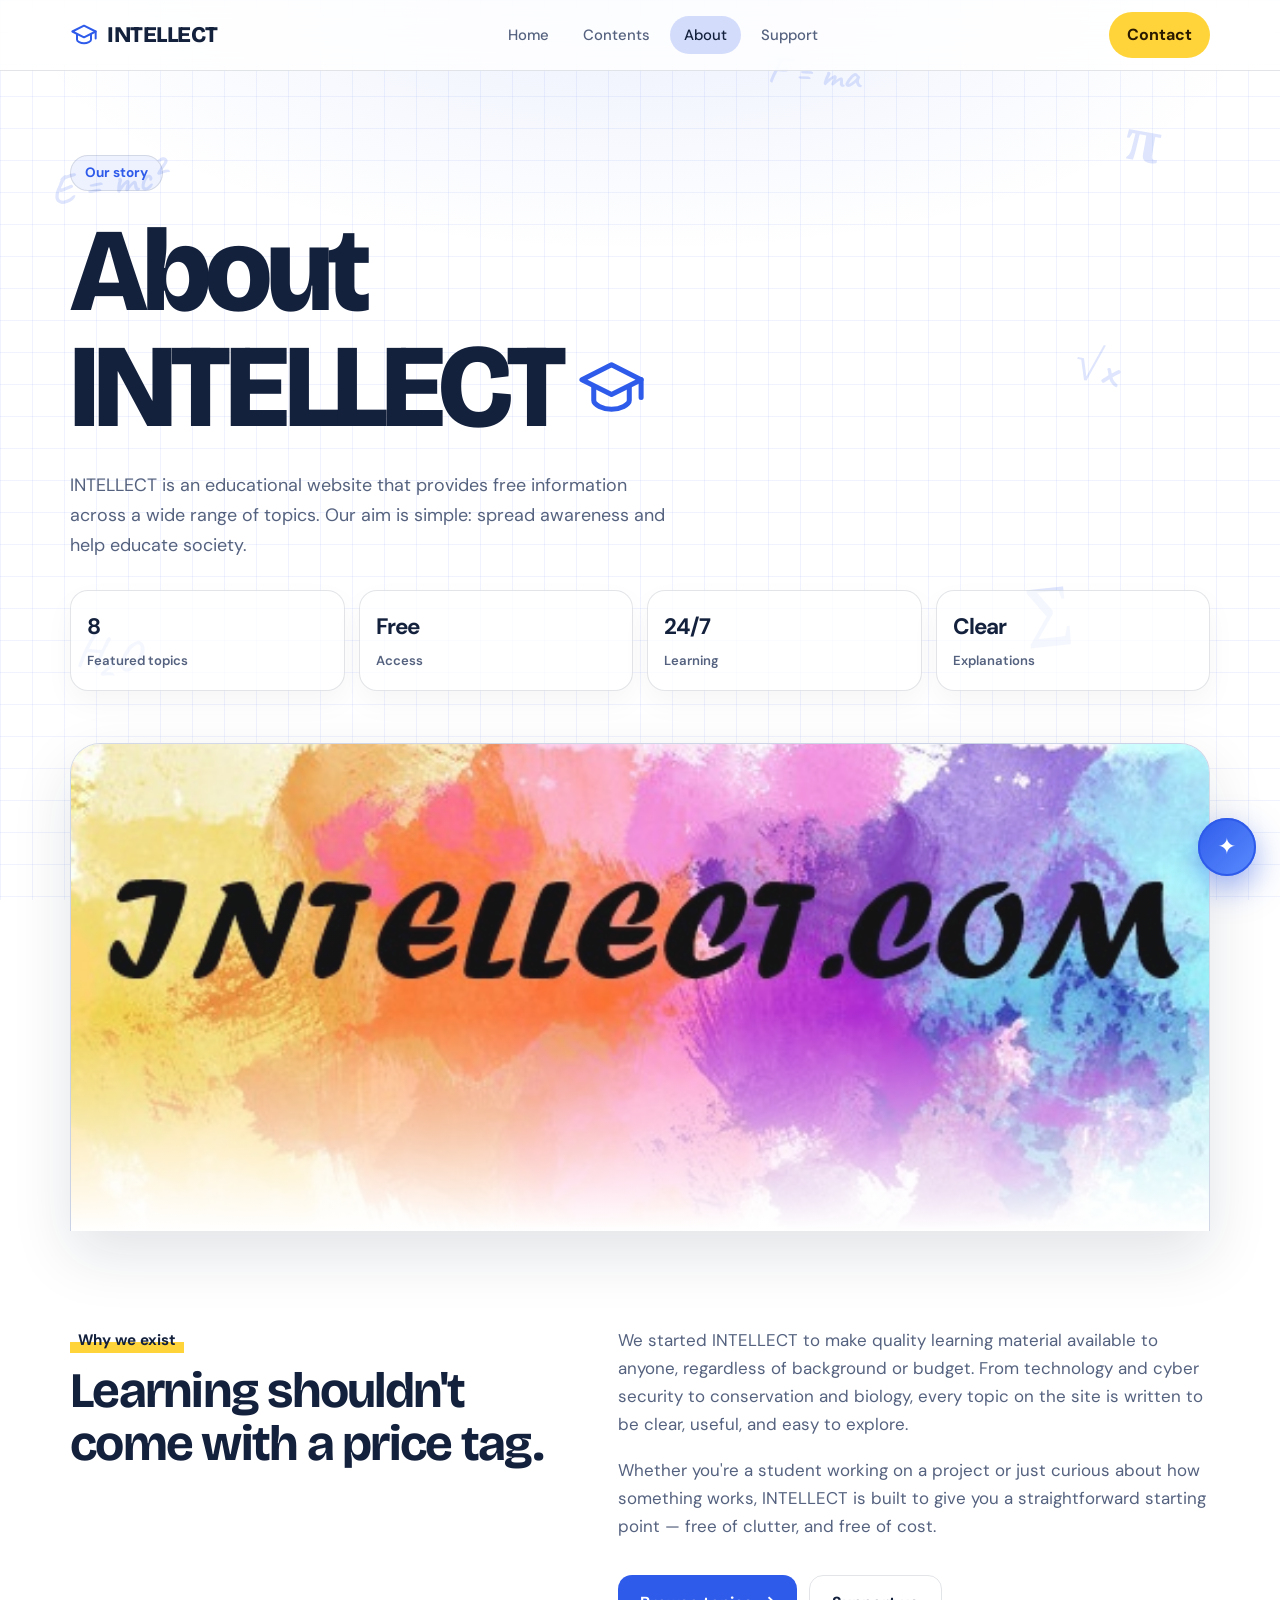
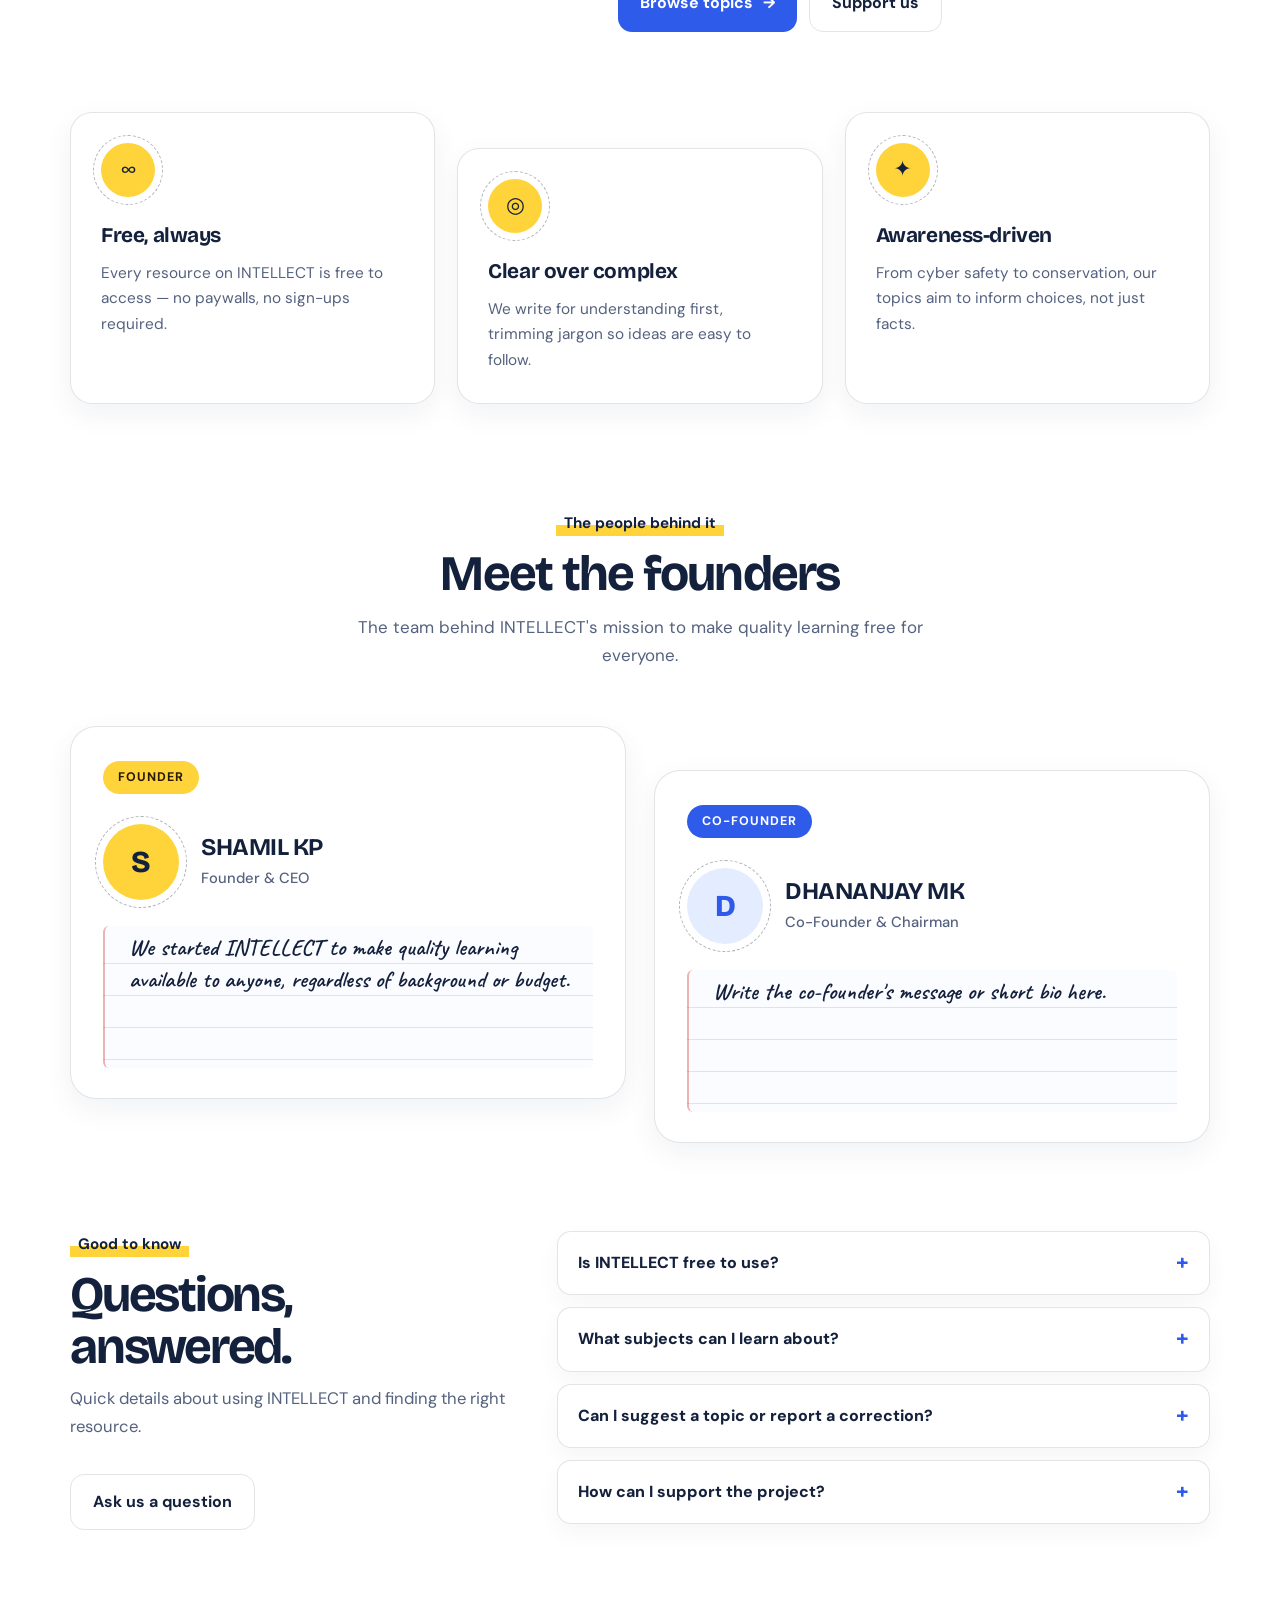
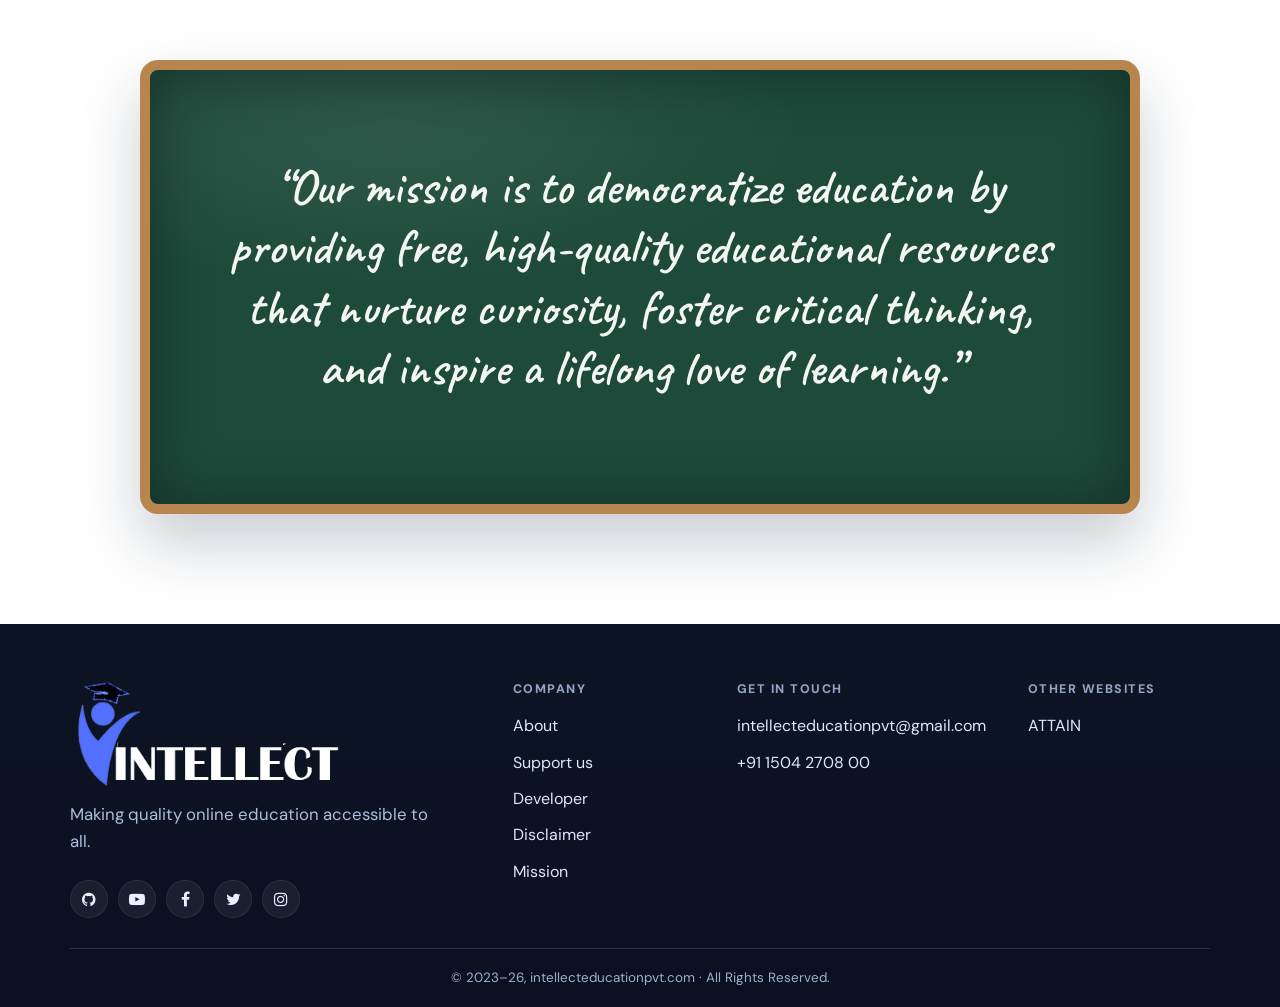
==== about.html @ 7ccb188b "1st 1st" ====
<!DOCTYPE html>
<html lang="en">
<head>

<meta charset="UTF-8">
<meta name="viewport" content="width=device-width, initial-scale=1.0">
<meta name="description" content="About INTELLECT — free, accessible educational resources.">
<meta name="theme-color" content="#ffffff">
<title>About | INTELLECT</title>
<link rel="icon" type="image/x-icon" href="olp/logo5.png">
<link rel="preconnect" href="https://fonts.googleapis.com">
<link rel="preconnect" href="https://fonts.gstatic.com" crossorigin>
<link href="https://fonts.googleapis.com/css2?family=Bricolage+Grotesque:opsz,wght@12..96,200..800&family=DM+Sans:wght@400;500;700&family=Caveat:wght@600&display=swap" rel="stylesheet">
<link rel="stylesheet" href="https://cdnjs.cloudflare.com/ajax/libs/font-awesome/4.7.0/css/font-awesome.min.css">
<script>document.documentElement.className='js'</script>
<style>
:root{--bg:#fff;--soft:#f3f6ff;--soft2:#e4ecff;--text:#14213d;--muted:#55627f;--primary:#2f5bea;--accent:#ffd43b;--grid:rgba(47,91,234,.07);--line:rgba(20,33,61,.12)}
*{box-sizing:border-box;margin:0;padding:0}
html{scroll-behavior:smooth}
body{font-family:"DM Sans",system-ui,sans-serif;color:var(--text);line-height:1.65;overflow-x:hidden;background:radial-gradient(70% 40% at 50% 0%,rgba(47,91,234,.09),transparent 70%),linear-gradient(var(--grid) 1px,transparent 1px) 0 0/32px 32px,linear-gradient(90deg,var(--grid) 1px,transparent 1px) 0 0/32px 32px,var(--bg);background-attachment:fixed}
a{color:inherit;text-decoration:none}
button,input{font:inherit}
:focus-visible{outline:2px solid var(--primary);outline-offset:3px}
h1,h2,h3,.brand,.fb,.mark,blockquote{font-family:"Bricolage Grotesque","DM Sans",sans-serif}
.doodles{position:fixed;inset:0;z-index:-1;pointer-events:none;overflow:hidden}
.doodles span{position:absolute;left:var(--x);top:var(--y);font:600 var(--s,2.4rem)/1 Caveat,cursive;color:rgba(47,91,234,.16);transform:rotate(var(--r));animation:bob 9s ease-in-out infinite;animation-delay:var(--d)}
.wrap{width:min(1140px,calc(100% - 40px));margin:auto}
.bar{position:fixed;top:0;left:0;width:100%;height:3px;z-index:60;transform:scaleX(0);transform-origin:0 50%;background:linear-gradient(90deg,var(--primary),var(--accent))}

/* Nav */
.nav{position:sticky;top:0;z-index:50;background:rgba(255,255,255,.82);backdrop-filter:blur(14px);-webkit-backdrop-filter:blur(14px);border-bottom:1px solid var(--line)}
.nav .wrap{display:flex;align-items:center;justify-content:space-between;gap:24px;min-height:70px}
.brand{display:inline-flex;align-items:center;gap:9px;font-size:1.4rem;font-weight:800;letter-spacing:-.02em}
.brand svg{width:28px;height:28px;color:var(--primary)}
.cap,.brand svg{fill:none;stroke:currentColor;stroke-width:1.7;stroke-linecap:round;stroke-linejoin:round}
.links{display:flex;gap:6px;list-style:none}
.links a{padding:9px 14px;color:var(--muted);font-weight:500;font-size:.93rem;border-radius:999px;transition:color .25s,background .25s}
.links a:hover,.links a.on{color:var(--text);background:rgba(47,91,234,.2)}
.pill{border:0;border-radius:999px;padding:10px 18px;background:var(--accent);color:#2a1a00;font-weight:700;cursor:pointer;transition:transform .25s,box-shadow .25s}
.pill:hover{transform:translateY(-2px);box-shadow:0 10px 30px rgba(255,212,59,.35)}

/* Hero */
.hero{padding:84px 0 0}
.tag{display:inline-block;padding:6px 14px;border:1px solid var(--line);border-radius:999px;color:var(--primary);font-size:.85rem;font-weight:700;background:rgba(47,91,234,.08);animation:up .9s both}
.hero h1{margin-top:22px;font-size:clamp(2.8rem,12vw,7.4rem);line-height:.98;letter-spacing:-.045em;font-weight:800}
.hero h1 .w{display:inline-block;opacity:0;transform:translateY(.5em);filter:blur(8px);animation:rise 1s cubic-bezier(.2,.8,.2,1) forwards;animation-delay:calc(var(--i)*.15s + .15s)}
.cap{display:inline-block;width:.6em;height:.6em;margin-left:.12em;vertical-align:.02em;color:var(--primary);animation:toss 1.4s 1s cubic-bezier(.3,1.2,.5,1) both}
.lead{margin-top:26px;max-width:600px;color:var(--muted);font-size:1.12rem;animation:up .9s .75s both}
.frame{position:relative;margin-top:52px;aspect-ratio:21/9;min-height:210px;overflow:hidden;border:1px solid var(--line);border-bottom:0;border-radius:30px 30px 0 0;background:linear-gradient(135deg,var(--soft),var(--soft2));box-shadow:0 24px 60px rgba(20,33,61,.12);animation:up 1s 1s both}
.frame img{position:absolute;left:0;top:-10%;width:100%;height:120%;object-fit:cover;opacity:.92;transform:translateY(var(--py,0px))}
.frame::after{content:"";position:absolute;inset:0;background:linear-gradient(180deg,transparent 55%,var(--bg))}

/* Story */
.sec{padding:96px 0}
.story{display:grid;grid-template-columns:.9fr 1.1fr;gap:64px;align-items:start}
.story>div:first-child{position:sticky;top:110px}
.kick{display:inline-block;margin-bottom:12px;padding:0 8px;font-size:.95rem;font-weight:700;background:linear-gradient(transparent 55%,var(--accent) 55%)}
.story h2{font-size:clamp(2rem,4vw,3.1rem);line-height:1.05;letter-spacing:-.035em}
.copy p{max-width:62ch;color:var(--muted);font-size:1.06rem}
.copy p+p{margin-top:18px}
.cta{margin-top:34px;display:flex;gap:12px;flex-wrap:wrap}
.btn{display:inline-flex;align-items:center;gap:10px;padding:14px 22px;border-radius:14px;font-weight:700;transition:transform .25s,box-shadow .25s,background .25s}
.btn b{font-weight:700;transition:transform .25s}
.btn:hover b{transform:translateX(5px)}
.btn.main{background:var(--primary);color:#fff}
.btn.main:hover{transform:translateY(-3px);box-shadow:0 14px 34px rgba(47,91,234,.45)}
.btn.ghost{border:1px solid var(--line)}
.btn.ghost:hover{background:rgba(47,91,234,.07);transform:translateY(-3px)}

/* Values */
.values{display:grid;grid-template-columns:repeat(3,1fr);gap:22px;margin-top:80px}
.card{position:relative;padding:30px;overflow:hidden;border:1px solid var(--line);border-radius:22px;background:#fff;box-shadow:0 10px 30px rgba(20,33,61,.06);transition:transform .35s cubic-bezier(.2,.8,.2,1),border-color .3s,opacity .8s ease var(--d,0s),translate .8s cubic-bezier(.2,.8,.2,1) var(--d,0s)}
.card:nth-child(2){margin-top:36px}
.card::before{content:"";position:absolute;inset:0;background:radial-gradient(280px circle at var(--mx,50%) var(--my,0%),rgba(47,91,234,.1),transparent 70%);opacity:0;transition:opacity .3s}
.card:hover{border-color:rgba(47,91,234,.45)}
.card:hover::before{opacity:1}
.card>*{position:relative}
.orb{position:relative;width:54px;height:54px;display:grid;place-items:center;border-radius:50%;font-size:1.35rem;color:var(--text);background:var(--accent)}
.orb::before{content:"";position:absolute;inset:-8px;border-radius:50%;border:1.5px dashed rgba(20,33,61,.35);animation:spin 14s linear infinite}
.card h3{margin-top:22px;font-size:1.3rem;letter-spacing:-.02em}
.card p{margin-top:8px;color:var(--muted);font-size:.96rem}

/* Team */
.team{padding:10px 0 70px;scroll-margin-top:70px}
.team-head{max-width:620px;margin:0 auto 56px;text-align:center}
.team-head h2{font-size:clamp(2rem,4vw,3.1rem);line-height:1.05;letter-spacing:-.035em}
.team-head p{margin-top:14px;color:var(--muted);font-size:1.06rem}
.people{display:grid;grid-template-columns:repeat(2,1fr);gap:28px;align-items:start}
.person{position:relative;padding:34px 32px 30px;overflow:hidden;border:1px solid var(--line);border-radius:26px;background:#fff;box-shadow:0 10px 30px rgba(20,33,61,.06);transition:transform .35s cubic-bezier(.2,.8,.2,1),border-color .3s,opacity .8s ease var(--d,0s),translate .8s cubic-bezier(.2,.8,.2,1) var(--d,0s)}
.person:nth-child(2){margin-top:44px}
.person::before{content:"";position:absolute;inset:0;background:radial-gradient(320px circle at var(--mx,50%) var(--my,0%),rgba(47,91,234,.1),transparent 70%);opacity:0;transition:opacity .3s}
.person:hover{border-color:rgba(47,91,234,.45)}
.person:hover::before{opacity:1}
.person>*{position:relative}
.role{display:inline-block;overflow:hidden;padding:6px 15px;border-radius:999px;font-size:.78rem;font-weight:700;letter-spacing:.08em;text-transform:uppercase;animation:bob 6s ease-in-out infinite}
.role::after{content:"";position:absolute;inset:0;background:linear-gradient(110deg,transparent 30%,rgba(255,255,255,.7) 50%,transparent 70%);transform:translateX(-130%);animation:shine 3.8s ease-in-out infinite}
.role.f{background:var(--accent);color:#2a1a00}
.role.c{background:var(--primary);color:#fff;animation-delay:-3s}
.ph{display:flex;align-items:center;gap:22px;margin-top:22px}
.av{position:relative;flex:none;width:76px;height:76px;display:grid;place-items:center;border-radius:50%;font:800 1.9rem/1 "Bricolage Grotesque",sans-serif;background:var(--soft2);color:var(--primary)}
.av.f{background:var(--accent);color:var(--text)}
.av::before{content:"";position:absolute;inset:-8px;border-radius:50%;border:1.5px dashed rgba(20,33,61,.35);animation:spin 14s linear infinite}
.person h3{font-size:1.5rem;line-height:1.15;letter-spacing:-.02em}
.who{margin-top:4px;color:var(--muted);font-size:.92rem;font-weight:500}
.note{margin-top:26px;padding:6px 18px 8px 24px;border-left:2px solid rgba(214,69,69,.4);border-radius:6px;background:repeating-linear-gradient(transparent 0 31px,rgba(47,91,234,.16) 31px 32px) 0 6px,#fbfcff}
.note p{min-height:128px;font:600 1.45rem/32px Caveat,cursive;color:var(--text)}
.js .note p{clip-path:inset(0 100% 0 0);transition:clip-path 1.8s cubic-bezier(.3,.7,.2,1) .5s}
.js .person.in .note p{clip-path:inset(0)}

/* Stats */
.stats{display:grid;grid-template-columns:repeat(4,minmax(0,1fr));gap:14px;margin-top:30px;animation:up .9s .9s both}
.stat{padding:18px 16px;border:1px solid var(--line);border-radius:18px;background:rgba(255,255,255,.7);box-shadow:0 12px 30px rgba(17,24,39,.04)}
.stat strong{display:block;font-size:1.4rem;letter-spacing:-.04em}
.stat span{display:block;margin-top:4px;color:var(--muted);font-size:.82rem;font-weight:600}

/* FAQ */
.faq{padding:18px 0 90px}
.faq-layout{display:grid;grid-template-columns:.8fr 1.2fr;gap:52px;align-items:start}
.faq-head{position:sticky;top:110px}
.faq-head h2{font-size:clamp(2rem,4vw,3.1rem);line-height:1.05;letter-spacing:-.045em}
.faq-head p{margin-top:12px;color:var(--muted);font-size:1.04rem}
.faq-list{display:grid;gap:12px}
.faq-list details{border:1px solid var(--line);border-radius:14px;background:rgba(255,255,255,.82);box-shadow:0 10px 24px rgba(20,33,61,.04)}
.faq-list summary{position:relative;padding:18px 48px 18px 20px;cursor:pointer;list-style:none;font-weight:800}
.faq-list summary::-webkit-details-marker{display:none}
.faq-list summary::after{content:"+";position:absolute;right:20px;top:50%;transform:translateY(-50%);color:var(--primary);font-size:1.35rem}
.faq-list details[open] summary::after{content:"\2212"}
.faq-list details p{padding:0 20px 20px;color:var(--muted)}
.faq-list details a{color:var(--primary);font-weight:700;text-decoration:underline;text-underline-offset:3px}

/* Mission */
.mission{padding:40px 0 110px;scroll-margin-top:70px}
.board{position:relative;max-width:1000px;margin:auto;padding:60px clamp(22px,6vw,72px) 52px;border:10px solid #b9854f;border-radius:18px;text-align:center;color:#f4f7ef;background:radial-gradient(60% 50% at 25% 15%,rgba(255,255,255,.08),transparent 70%),#1d4a3b;box-shadow:0 30px 60px rgba(20,33,61,.22),inset 0 0 60px rgba(0,0,0,.35)}
.mark{width:64px;height:64px;margin:0 auto 24px;display:grid;place-items:center;border:2px dashed rgba(244,247,239,.6);border-radius:50%;font:600 2rem/1 Caveat,cursive}
blockquote{font-family:Caveat,cursive;font-size:clamp(1.9rem,4.2vw,3.1rem);font-weight:600;line-height:1.22}
.mw{opacity:.2;transition:opacity .35s}
.mw.on{opacity:1}
cite{display:block;margin-top:28px;color:#cfe3d6;font-style:normal;font-weight:700;letter-spacing:.02em}

/* Footer */
footer{padding:60px 0 26px;border-top:1px solid var(--line);background:var(--soft)}
.fg{display:grid;grid-template-columns:1.4fr 1fr 1fr;gap:48px}
.fb{font-size:2rem;font-weight:800;letter-spacing:-.03em}
.fc{max-width:380px;margin-top:12px;color:var(--muted)}
.ft{color:var(--muted);font-size:.88rem;font-weight:700}
.fl{margin-top:14px;list-style:none}
.fl li+li{margin-top:9px}
.fl a{color:var(--text);background:linear-gradient(var(--accent),var(--accent)) 0 100%/0 3px no-repeat;transition:background-size .3s,color .3s}
.fl a:hover{background-size:100% 3px}
.fbot{margin-top:44px;padding-top:20px;border-top:1px solid var(--line);color:var(--muted);font-size:.82rem;text-align:center}

/* Chatbot */
#ct{position:fixed;right:24px;bottom:24px;z-index:80;width:58px;height:58px;border:0;border-radius:50%;background:linear-gradient(135deg,var(--primary),#5b8cff);color:#fff;font-size:1.4rem;cursor:pointer;box-shadow:0 12px 32px rgba(47,91,234,.5);transition:transform .3s}
#ct:hover{transform:scale(1.08) rotate(12deg)}
#ct::before{content:"";position:absolute;inset:0;border-radius:50%;border:2px solid var(--primary);animation:ping 2.6s ease-out infinite}
#chatbot{position:fixed;right:24px;bottom:96px;z-index:79;width:min(360px,calc(100vw - 32px));overflow:hidden;border:1px solid var(--line);border-radius:20px;background:var(--soft);box-shadow:0 30px 80px rgba(20,33,61,.25);opacity:0;visibility:hidden;transform:translateY(16px) scale(.96);transform-origin:100% 100%;transition:opacity .3s,transform .3s,visibility .3s}
#chatbot.open{opacity:1;visibility:visible;transform:none}
.ch{display:flex;justify-content:space-between;align-items:center;padding:15px 18px;background:var(--primary);color:#fff;font-weight:700}
.ch button{border:0;background:none;color:#fff;font-size:22px;cursor:pointer}
#chatbox{height:250px;overflow-y:auto;padding:15px;background:var(--bg)}
.msg{max-width:85%;margin-bottom:10px;padding:9px 13px;border-radius:14px;font-size:.88rem;animation:up .3s both}
.msg.user{margin-left:auto;background:var(--primary);color:#fff}
.msg.bot{background:var(--soft);border:1px solid var(--line)}
.msg a{color:var(--primary);text-decoration:underline}
.ci{display:flex;border-top:1px solid var(--line)}
.ci input{flex:1;padding:13px;border:0;outline:none;background:var(--soft);color:var(--text)}
.ci button{padding:0 18px;border:0;background:var(--accent);color:#2a1a00;font-weight:700;cursor:pointer}

/* Reveal + motion */
.js .rv{opacity:0;translate:0 28px;transition:opacity .8s ease var(--d,0s),translate .8s cubic-bezier(.2,.8,.2,1) var(--d,0s)}
.js .card.rv{transition:transform .35s cubic-bezier(.2,.8,.2,1),border-color .3s,opacity .8s ease var(--d,0s),translate .8s cubic-bezier(.2,.8,.2,1) var(--d,0s)}
.js .person.rv{transition:transform .35s cubic-bezier(.2,.8,.2,1),border-color .3s,opacity .8s ease var(--d,0s),translate .8s cubic-bezier(.2,.8,.2,1) var(--d,0s)}
.js .rv.in{opacity:1;translate:0 0}
@keyframes rise{to{opacity:1;transform:none;filter:none}}
@keyframes up{from{opacity:0;transform:translateY(24px)}}
@keyframes toss{0%{opacity:0;transform:translateY(.7em) rotate(-40deg) scale(.4)}55%{opacity:1;transform:translateY(-.6em) rotate(210deg) scale(1.1)}100%{opacity:1;transform:none}}
@keyframes bob{50%{translate:0 -16px}}
@keyframes spin{to{transform:rotate(360deg)}}
@keyframes shine{0%,55%{transform:translateX(-130%)}100%{transform:translateX(130%)}}
@keyframes ping{0%{transform:scale(1);opacity:.7}100%{transform:scale(1.7);opacity:0}}

@media(max-width:860px){
.story{grid-template-columns:1fr;gap:28px}
.story>div:first-child{position:static}
.values{grid-template-columns:1fr;margin-top:56px}
.card:nth-child(2){margin-top:0}
.people{grid-template-columns:1fr}
.person:nth-child(2){margin-top:0}
.fg{grid-template-columns:1fr 1fr}
.faq-layout{grid-template-columns:1fr;gap:24px}
.faq-head{position:static}
}
@media(max-width:600px){
.wrap{width:calc(100% - 28px)}
.nav .wrap{flex-wrap:wrap;justify-content:center;gap:2px 12px;padding:8px 0;min-height:0}
.pill{display:none}
.links{gap:0}
.links a{padding:8px 10px;font-size:.82rem}
.hero{padding-top:48px}
.sec{padding:64px 0}
.mission{padding:24px 0 72px}
.stats{grid-template-columns:repeat(2,minmax(0,1fr))}
.faq{padding:10px 0 64px}
.person{padding:26px 22px}
.ph{gap:16px}
.doodles span:nth-child(n+5){display:none}
.fg{grid-template-columns:1fr}
}
@media(prefers-reduced-motion:reduce){
*,*::before,*::after{animation:none!important;transition:none!important;scroll-behavior:auto!important}
.hero h1 .w{opacity:1;transform:none;filter:none}
.js .rv{opacity:1!important;translate:none!important}
.mw{opacity:1}
.js .note p{clip-path:none!important}
}
</style>
</head>
<body>
<div class="doodles" aria-hidden="true">
<span style="--x:4%;--y:18%;--r:-8deg;--s:2.6rem;--d:0s">E = mc²</span>
<span style="--x:88%;--y:12%;--r:10deg;--s:4rem;--d:-2s">π</span>
<span style="--x:80%;--y:64%;--r:-6deg;--s:4.2rem;--d:-4s">∑</span>
<span style="--x:6%;--y:70%;--r:7deg;--s:2.8rem;--d:-1s">H₂O</span>
<span style="--x:48%;--y:86%;--r:-10deg;--s:3.4rem;--d:-5s">A+</span>
<span style="--x:84%;--y:38%;--r:12deg;--s:3rem;--d:-3s">√x</span>
<span style="--x:60%;--y:6%;--r:5deg;--s:2.4rem;--d:-6s">F = ma</span>
<span style="--x:22%;--y:90%;--r:-5deg;--s:2.4rem;--d:-7s">{ code }</span>
</div>
<div class="bar"></div>
<svg width="0" height="0" style="position:absolute" aria-hidden="true"><symbol id="capi" viewBox="0 0 24 24"><path d="M2 9l10-5 10 5-10 5z"/><path d="M6 11.5V16c0 1.5 3 3 6 3s6-1.5 6-3v-4.5M22 9v6"/></symbol></svg>

<header class="nav">
<div class="wrap">
<a class="brand" href="index.html"><svg aria-hidden="true"><use href="#capi"/></svg>INTELLECT</a>
<nav aria-label="Main navigation">
<ul class="links">
<li><a href="index.html">Home</a></li>
<li><a href="mweb.html">Contents</a></li>
<li><a href="about.html" class="on">About</a></li>
<li><a href="form.html">Support</a></li>
</ul>
</nav>
<button class="pill" onclick="alert('Contact: +91 008 245 2944')">Contact</button>
</div>
</header>

<main>
<section class="hero">
<div class="wrap">
<span class="tag">Our story</span>
<h1 aria-label="About INTELLECT"><span class="w" style="--i:0">About</span><br><span class="w" style="--i:1">INTELLECT</span><svg class="cap" aria-hidden="true"><use href="#capi"/></svg></h1>
<p class="lead">INTELLECT is an educational website that provides free information across a wide range of topics. Our aim is simple: spread awareness and help educate society.</p>
<div class="stats">
<div class="stat"><strong>8</strong><span>Featured topics</span></div>
<div class="stat"><strong>Free</strong><span>Access</span></div>
<div class="stat"><strong>24/7</strong><span>Learning</span></div>
<div class="stat"><strong>Clear</strong><span>Explanations</span></div>
</div>
<div class="frame"><img src="olp/slide3.jpeg" alt="INTELLECT"></div>
</div>
</section>

<section class="sec">
<div class="wrap">
<div class="story">
<div class="rv">
<div class="kick">Why we exist</div>
<h2>Learning shouldn't come with a price tag.</h2>
</div>
<div class="copy rv" style="--d:.12s">
<p>We started INTELLECT to make quality learning material available to anyone, regardless of background or budget. From technology and cyber security to conservation and biology, every topic on the site is written to be clear, useful, and easy to explore.</p>
<p>Whether you're a student working on a project or just curious about how something works, INTELLECT is built to give you a straightforward starting point — free of clutter, and free of cost.</p>
<div class="cta">
<a class="btn main" href="mweb.html">Browse topics <b>→</b></a>
<a class="btn ghost" href="form.html">Support us</a>
</div>
</div>
</div>

<div class="values">
<div class="card rv"><div class="orb">∞</div><h3>Free, always</h3><p>Every resource on INTELLECT is free to access — no paywalls, no sign-ups required.</p></div>
<div class="card rv" style="--d:.12s"><div class="orb">◎</div><h3>Clear over complex</h3><p>We write for understanding first, trimming jargon so ideas are easy to follow.</p></div>
<div class="card rv" style="--d:.24s"><div class="orb">✦</div><h3>Awareness-driven</h3><p>From cyber safety to conservation, our topics aim to inform choices, not just facts.</p></div>
</div>
</div>
</section>

<section class="team" id="team">
<div class="wrap">
<div class="team-head rv">
<div class="kick">The people behind it</div>
<h2>Meet the founders</h2>
<p>The team behind INTELLECT's mission to make quality learning free for everyone.</p>
</div>
<div class="people">
<article class="person rv">
<span class="role f">Founder</span>
<div class="ph"><div class="av f">S</div><div><h3>SHAMIL KP</h3><div class="who">Founder &amp; CEO</div></div></div>
<div class="note"><p><!-- EDIT: founder's message / bio -->We started INTELLECT to make quality learning available to anyone, regardless of background or budget.</p></div>
</article>
<article class="person rv" style="--d:.15s">
<span class="role c">Co-Founder</span>
<div class="ph"><div class="av">D</div><div><h3>DHANANJAY MK</h3><div class="who">Co-Founder & Chairman</div></div></div>
<div class="note"><p><!-- EDIT: co-founder's message / bio -->Write the co-founder's message or short bio here.</p></div>
</article>
</div>
</div>
</section>

<section class="faq" id="faq">
<div class="wrap faq-layout">
<div class="faq-head rv">
<div class="kick">Good to know</div>
<h2>Questions, answered.</h2>
<p>Quick details about using INTELLECT and finding the right resource.</p>
<div class="cta"><a class="btn ghost" href="form.html">Ask us a question</a></div>
</div>
<div class="faq-list rv" style="--d:.12s">
<details>
<summary>Is INTELLECT free to use?</summary>
<p>Yes. The learning resources are free to read, and you do not need to create an account to browse the site.</p>
</details>
<details>
<summary>What subjects can I learn about?</summary>
<p>The library covers technology, science, environment, digital safety, health awareness, and related topics. <a href="mweb.html">Browse the contents</a> to see the current collection.</p>
</details>
<details>
<summary>Can I suggest a topic or report a correction?</summary>
<p>Yes. Send the team a message through the <a href="form.html">support page</a> with your topic suggestion or the page details that need attention.</p>
</details>
<details>
<summary>How can I support the project?</summary>
<p>You can share the resources, send feedback, volunteer ideas, or contact the team through the <a href="form.html">support page</a>.</p>
</details>
</div>
</div>
</section>

<section class="mission" id="missions">
<div class="wrap">
<div class="board rv">
    
    <br>
<!-- <div class="mark">I</div> -->
<blockquote>“Our mission is to democratize education by providing free, high-quality educational resources that nurture curiosity, foster critical thinking, and inspire a lifelong love of learning.”</blockquote>
<!-- <cite>— JOHAN JOHN MATHEW, FOUNDER &amp; CEO</cite> -->
 <br>
 <br>
</div>
</div>
</section>
</main>


<footer>
  <div class="wrap footer-shell">
    <div class="footer-grid">
      <div>
        <div class="footer-brand">
           <img src="olp/logo3NW.png" alt="INTELLECT footer logo" class="footer-logo" height="110px">
       
        </div>
        <p class="footer-copy">Making quality online education accessible to all.</p>
        <div class="socials">
          <a href="#" aria-label="GitHub"><i class="fa fa-github"></i></a>
          <a href="https://youtu.be/4VgtNE7UxeQ?si=o7RMczO2otVyLDxo" target="_blank" aria-label="YouTube"><i class="fa fa-youtube-play"></i></a>
          <a href="#" aria-label="Facebook"><i class="fa fa-facebook"></i></a>
          <a href="#" aria-label="Twitter"><i class="fa fa-twitter"></i></a>
          <a href="#" aria-label="Instagram"><i class="fa fa-instagram"></i></a>
        </div>
      </div>

      <div>
        <div class="footer-title">Company</div>
        <ul class="footer-links">
          <li><a href="about.html">About</a></li>
          <li><a href="form.html">Support us</a></li>
          <li><a href="portfolio.html" target="_blank">Developer</a></li>
          <li><a href="disclaimer.html" target="_blank">Disclaimer</a></li>
          <li><a href="#missions">Mission</a></li>
        </ul>
      </div>

      <div>
        <div class="footer-title">Get in touch</div>
        <ul class="footer-links">
          <li><a href="mailto:intellectsupport@gmail.com">intellecteducationpvt@gmail.com</a></li>
          <li><a href="tel:+910082452944">+91 1504 2708 00</a></li>
        </ul>
      </div>

      <div>
        <div class="footer-title">Other websites</div>
        <ul class="footer-links">
          <li><a href="attain.html" target="_blank">ATTAIN</a></li>
        </ul>
      </div>
    </div>

    <div class="footer-bottom">© 2023–26, intellecteducationpvt.com · All Rights Reserved.</div>
  </div>
</footer>

  <style>
/*footer*/footer{padding:54px 0 18px;border-top:1px solid var(--line);background:linear-gradient(180deg,#0d1424,#0a1020)}
.footer-shell{color:#e5ebff}
.footer-grid{display:grid;grid-template-columns:2.2fr 1fr 1fr 1fr;gap:42px;align-items:start}
.footer-brand{display:flex;align-items:center;gap:10px;font-size:2rem;font-weight:800;letter-spacing:-.06em}
.footer-brand svg{width:30px;height:30px;color:#8db8ff}
.footer-copy{max-width:380px;margin-top:12px;color:#aebdde;font-size:1.05rem}
.footer-title{font-size:.78rem;font-weight:800;letter-spacing:.12em;text-transform:uppercase;color:#94a3c5}
.footer-links{list-style:none;margin-top:14px}
.footer-links li+li{margin-top:10px}
.footer-links a{color:#dfe7ff;transition:color .25s}
.footer-links a:hover{color:#fff}
.socials{display:flex;flex-wrap:wrap;gap:10px;margin-top:24px}
.socials a{display:grid;place-items:center;width:38px;height:38px;border-radius:50%;background:rgba(255,255,255,.06);color:#eaf0ff;border:1px solid rgba(255,255,255,.08);transition:transform .25s,background .25s}
.socials a:hover{transform:translateY(-2px);background:rgba(255,255,255,.12)}
.footer-bottom{margin-top:30px;padding-top:18px;border-top:1px solid rgba(148,163,197,.22);color:#9db0cf;font-size:.84rem;text-align:center}

  </style>
<button id="ct" aria-label="Open chatbot" aria-expanded="false">✦</button>
<div id="chatbot" role="dialog" aria-label="Chatbot">
<div class="ch"><span>Chatbot | INTELLECT</span><button id="cc" aria-label="Close chatbot">&times;</button></div>
<div id="chatbox"></div>
<div class="ci"><input type="text" id="userinput" placeholder="Type a message..."><button id="sendbtn">Send</button></div>
</div>

<script>
/* Reveal on scroll */
const io=new IntersectionObserver(es=>es.forEach(e=>{if(e.isIntersecting){e.target.classList.add('in');io.unobserve(e.target)}}),{threshold:.15});
document.querySelectorAll('.rv').forEach(el=>io.observe(el));

/* Scroll progress, hero parallax, mission words lighting up */
const bar=document.querySelector('.bar'),img=document.querySelector('.frame img'),q=document.querySelector('blockquote');
q.innerHTML=q.textContent.trim().split(/\s+/).map(w=>'<span class="mw">'+w+'</span>').join(' ');
const mw=[...q.children];
function onScroll(){
const y=scrollY,h=document.documentElement.scrollHeight-innerHeight;
bar.style.transform='scaleX('+(h>0?y/h:0)+')';
img.style.setProperty('--py',Math.min(y*.04,18)+'px');
const r=q.getBoundingClientRect(),p=Math.min(1,Math.max(0,(innerHeight*.85-r.top)/(innerHeight*.5+r.height*.6))),n=Math.round(p*mw.length);
mw.forEach((s,i)=>s.classList.toggle('on',i<n))}
addEventListener('scroll',onScroll,{passive:true});onScroll();

/* Card spotlight + tilt */
document.querySelectorAll('.card,.person').forEach(c=>{
c.addEventListener('pointermove',e=>{const b=c.getBoundingClientRect(),x=(e.clientX-b.left)/b.width,y=(e.clientY-b.top)/b.height;
c.style.setProperty('--mx',x*100+'%');c.style.setProperty('--my',y*100+'%');
c.style.transform='perspective(800px) rotateX('+(.5-y)*8+'deg) rotateY('+(x-.5)*8+'deg) translateY(-6px)'});
c.addEventListener('pointerleave',()=>c.style.transform='')});

/* Chatbot */
const hi="Hi there! How can I assist you today?",it="Here you will get notes and a lot of information. INTELLECT guides you and helps you with your learning and projects.",dev="Want to know more about the developer? Visit the <a href='portfolio.html' target='_blank'>Developer Page</a>.",ok="It's my pleasure 😊",how="I'm just a bot, but I'm here to help you!";
const page=(t,u,l)=>"Want to know more about "+t+"? Visit our <a href='"+u+"' target='_blank'>"+l+"</a>.";
const responses={hello:hi,hlo:hi,hi:hi,intellect:it,"about intellect":it,"about developer":dev,developer:dev,"how are you":how,"how r u":how,"need help":"How can I help you today?",bye:"Goodbye! Have a great day!","thank u":ok,"thank you":ok,
drugs:page("drugs","web.html","Drug Page"),drug:page("drugs","web.html","Drug Page"),
"cyber security":page("Cyber Security","web2.html","Cyber Security Page"),hacking:page("hacking","web2.html","Hacking Page"),ai:page("AI","aii.html","AI Page"),
deforestation:page("deforestation","para.html","Deforestation Page"),"machine language":page("machine language","compprogram.html","Machine Language Page"),
"computer programming":page("computer programming","compprogram.html","Computer Programming Page"),"computer network":page("computer networks","networks.html","Computer Network Page"),
"flora and fauna":page("flora and fauna","flora.html","Flora and Fauna Page"),flora:page("flora","flora.html","Flora Page"),fauna:page("fauna","flora.html","Fauna Page"),
"project tiger":page("Project Tiger","flora.html","Project Tiger Page"),"cloud computing":page("Cloud Computing","cloud.html","Cloud Computing Page"),
"tips for learning":"Visit our learning guide website <a href='attain.html' target='_blank'>Attain</a>.",
"tips for improving memory":"Visit our learning guide website <a href='attain.html#memory' target='_blank'>Memory Improvement Page</a>.",
default:"Oops, I'm sorry, I didn't understand that."};
const cb=document.getElementById('chatbot'),box=document.getElementById('chatbox'),inp=document.getElementById('userinput'),ct=document.getElementById('ct');
function tog(o){cb.classList.toggle('open',o);ct.setAttribute('aria-expanded',o);if(o)inp.focus()}
ct.onclick=()=>tog(!cb.classList.contains('open'));
document.getElementById('cc').onclick=()=>tog(false);
document.getElementById('sendbtn').onclick=send;
inp.onkeydown=e=>{if(e.key==='Enter')send();if(e.key==='Escape')tog(false)};
function add(who,msg){const d=document.createElement('div');d.className='msg '+who;who==='user'?d.textContent=msg:d.innerHTML=msg;box.appendChild(d);box.scrollTop=box.scrollHeight}
function send(){const v=inp.value.trim();if(!v)return;add('user',v);inp.value='';setTimeout(()=>add('bot',responses[v.toLowerCase()]||responses.default),350)}
</script>
</body>
</html>
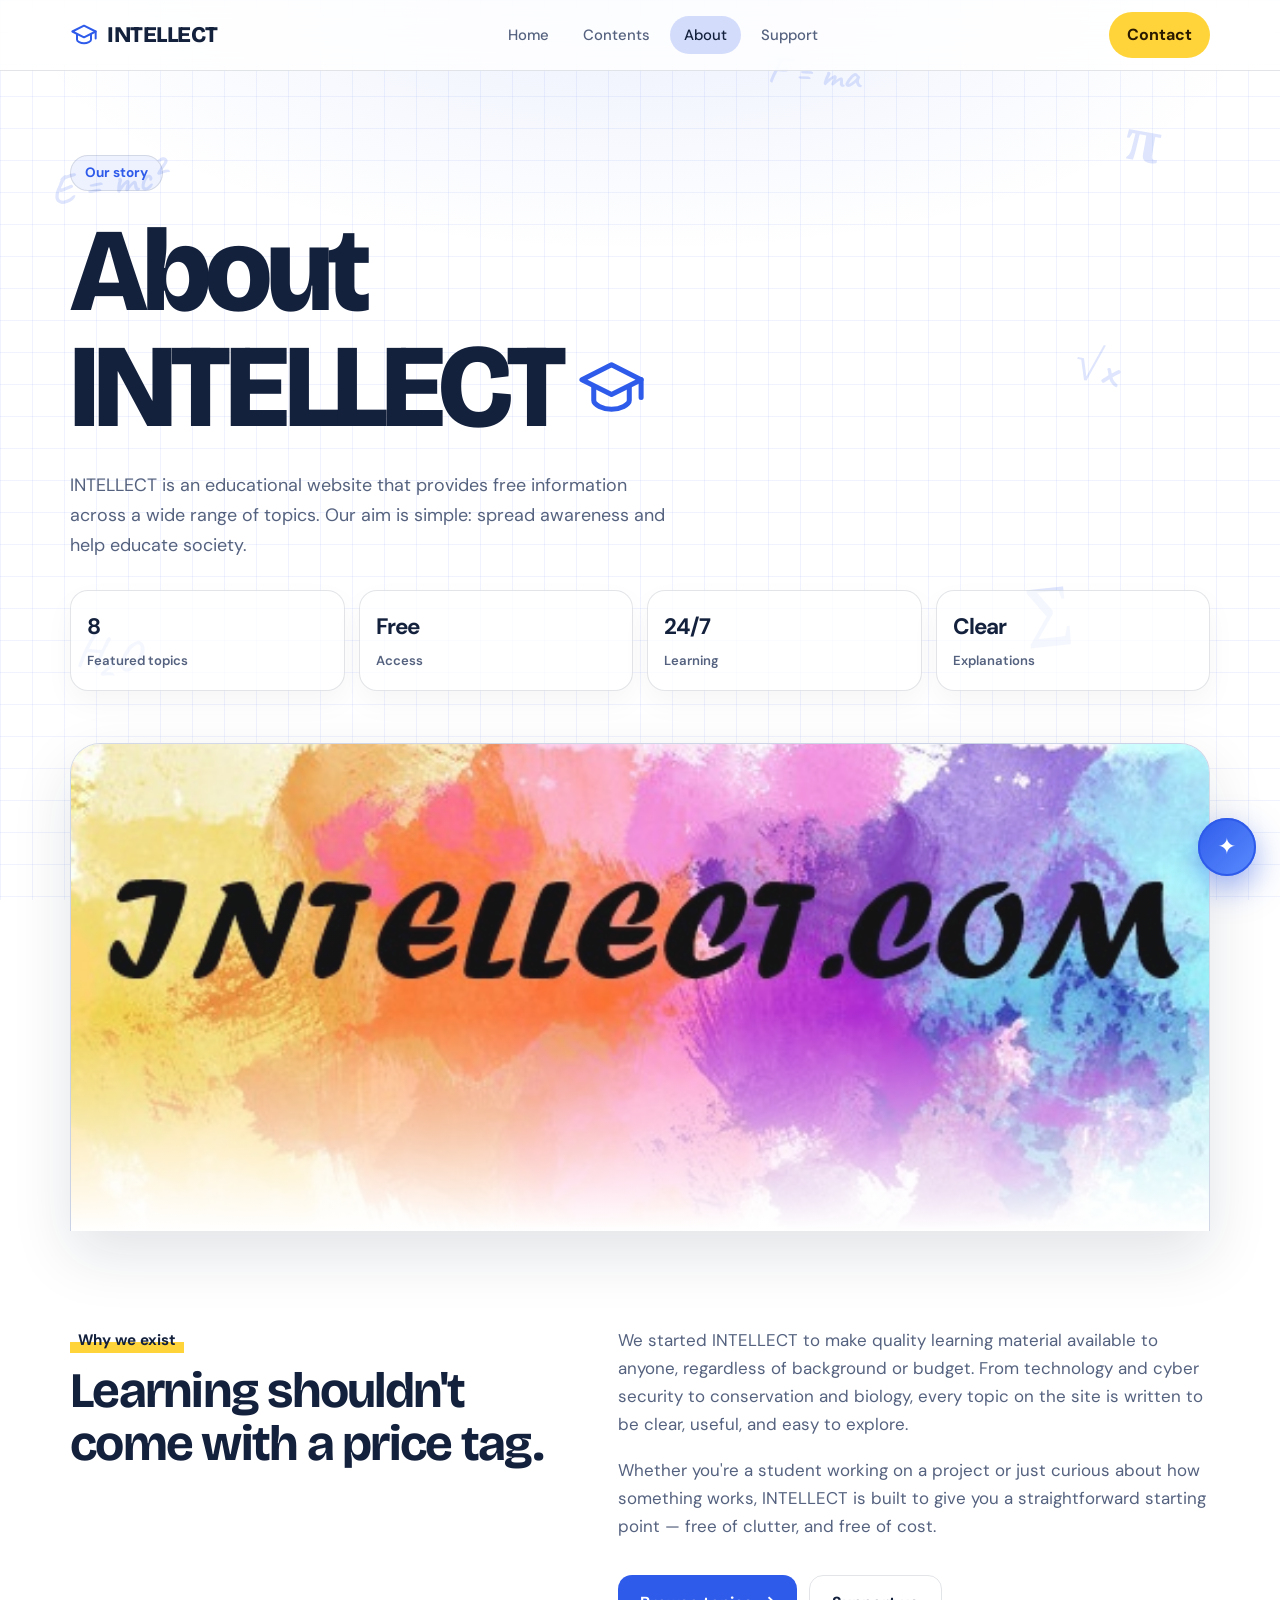
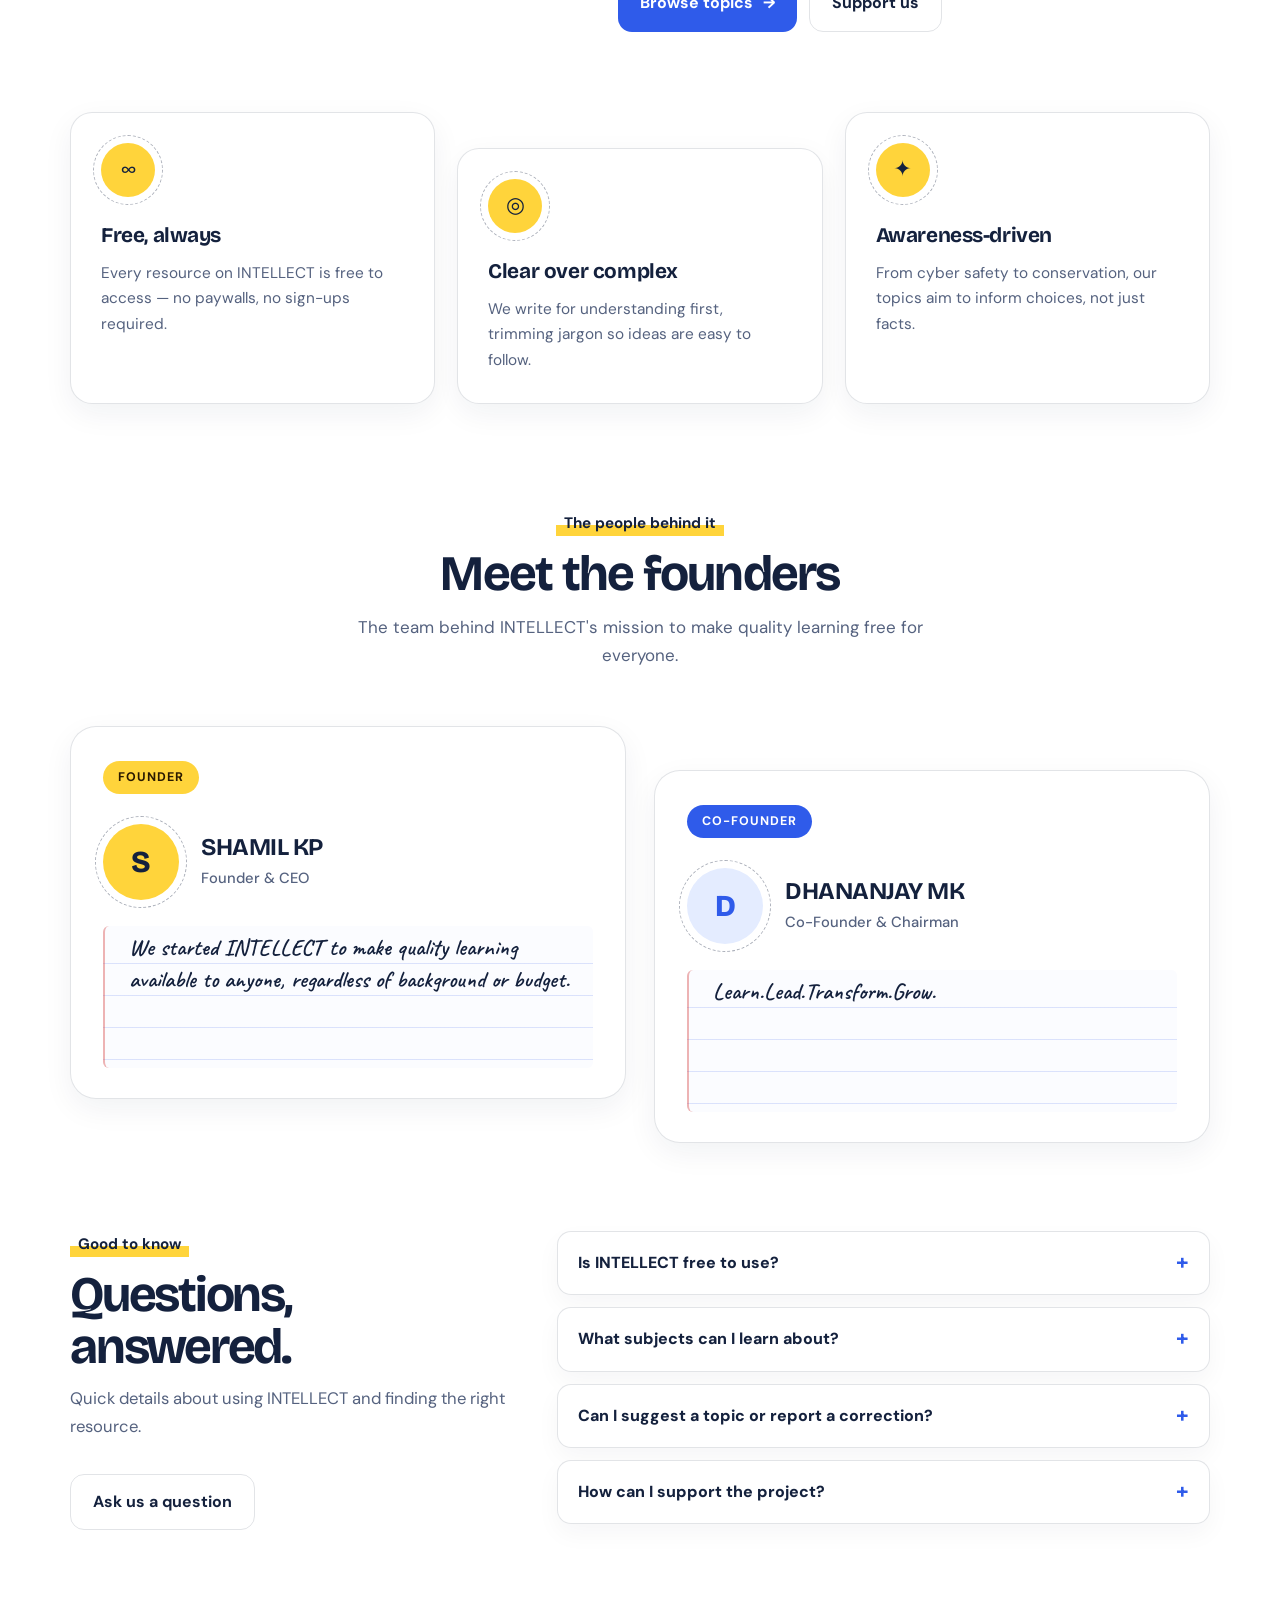
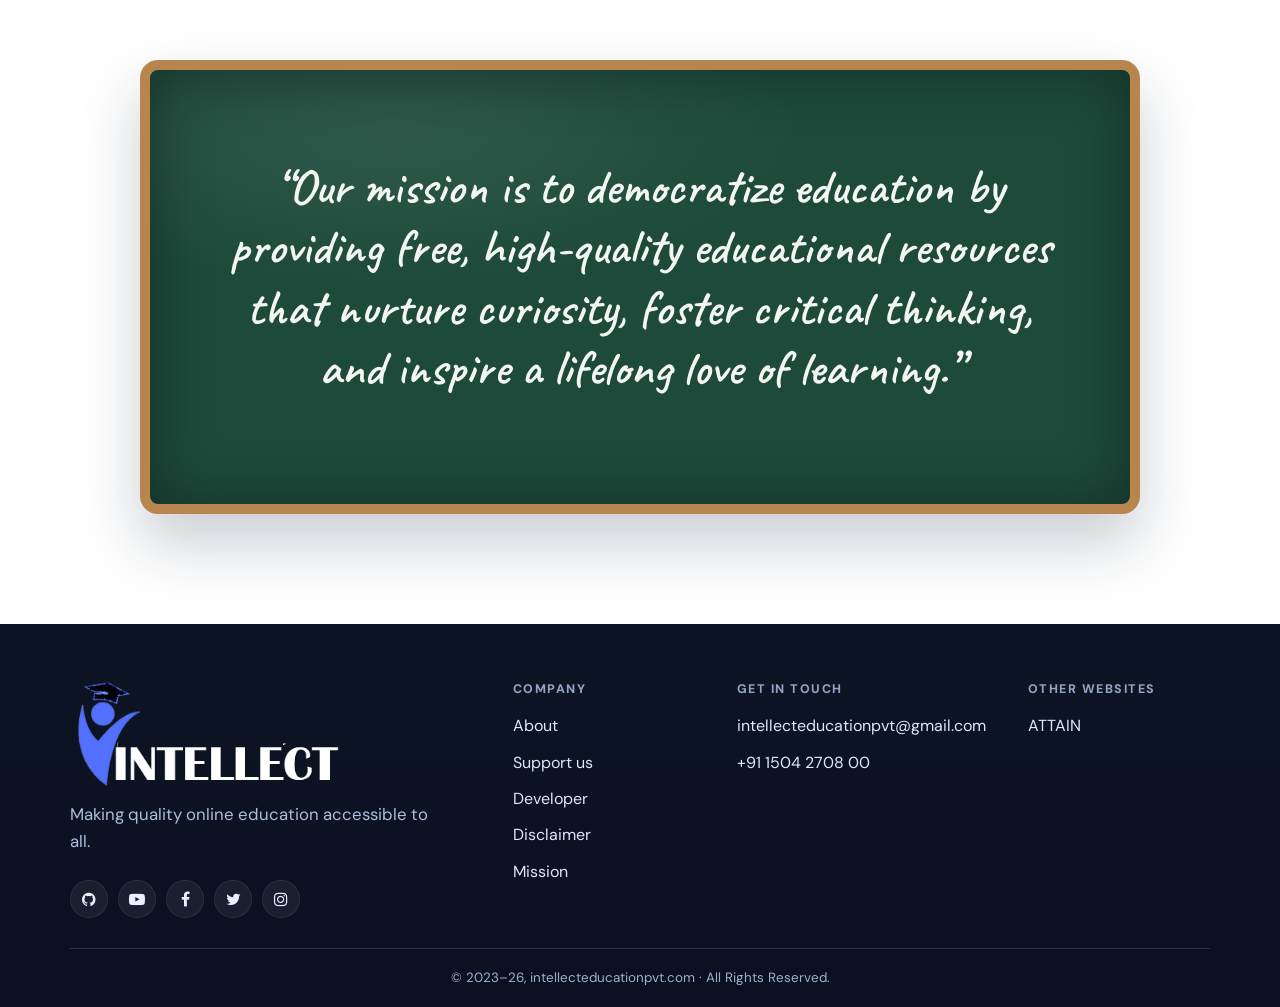
==== commit d4e82f64: "w w" ====
--- a/about.html
+++ b/about.html
@@ -301,7 +301,7 @@
 <article class="person rv" style="--d:.15s">
 <span class="role c">Co-Founder</span>
 <div class="ph"><div class="av">D</div><div><h3>DHANANJAY MK</h3><div class="who">Co-Founder & Chairman</div></div></div>
-<div class="note"><p><!-- EDIT: co-founder's message / bio -->Write the co-founder's message or short bio here.</p></div>
+<div class="note"><p>Learn.Lead.Transform.Grow. </p></div>
 </article>
 </div>
 </div>
